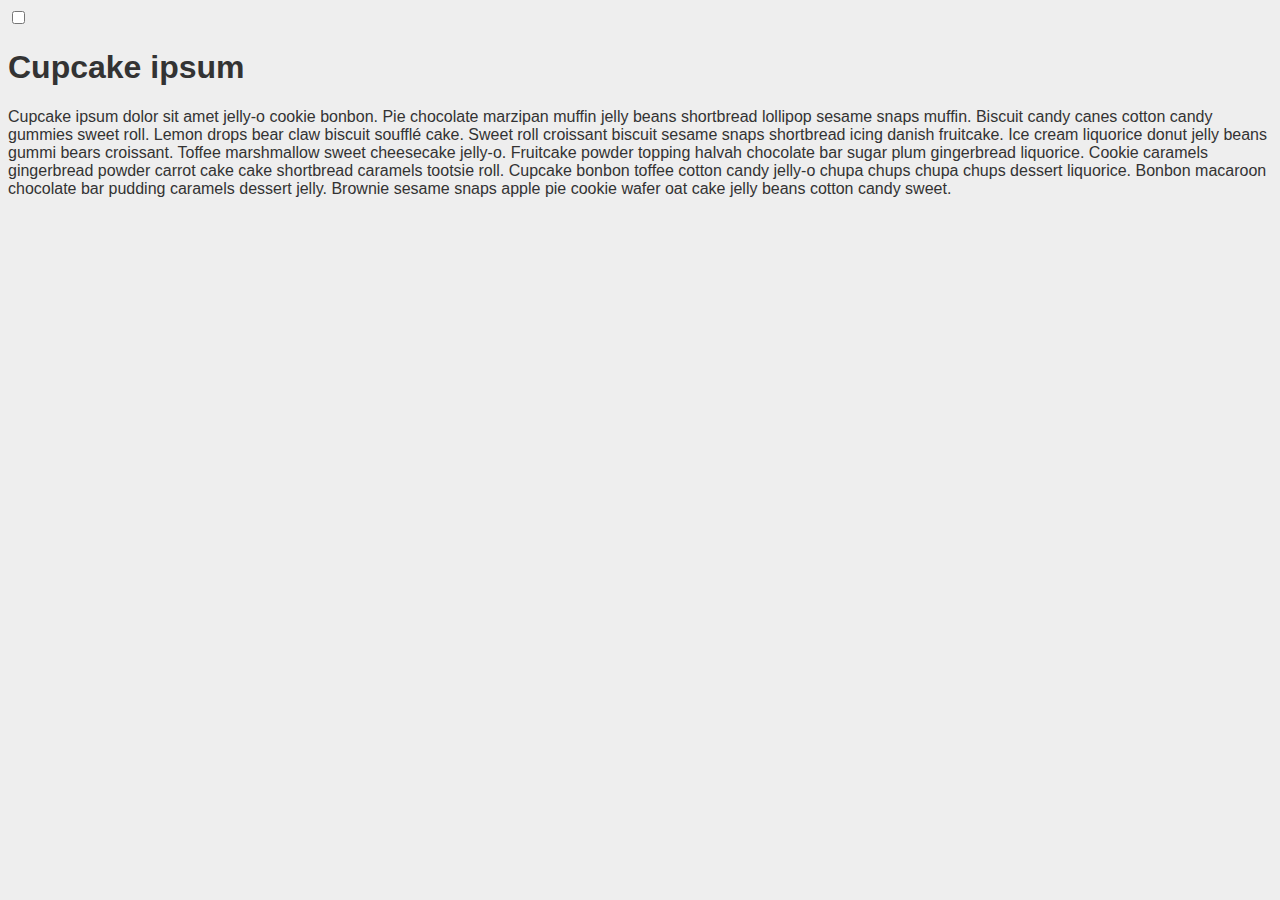
==== index.html @ d0336d87 "initial setup" ====
<!DOCTYPE html>
<html lang="en">
  <head>
    <meta charset="UTF-8" />
    <meta http-equiv="X-UA-Compatible" content="IE=edge" />
    <meta name="viewport" content="width=device-width, initial-scale=1.0" />
    <link rel="stylesheet" href="style.css" />
    <title>Cupcake light</title>
  </head>
  <body>
    <div class="form-switch text-center my-5">
      <input type="checkbox" id="mode" class="form-check-input" />
      <label for="mode" class="form-check-label"></label>
    </div>
    <h1>Cupcake ipsum</h1>
    <p>
      Cupcake ipsum dolor sit amet jelly-o cookie bonbon. Pie chocolate marzipan
      muffin jelly beans shortbread lollipop sesame snaps muffin. Biscuit candy
      canes cotton candy gummies sweet roll. Lemon drops bear claw biscuit
      soufflé cake. Sweet roll croissant biscuit sesame snaps shortbread icing
      danish fruitcake. Ice cream liquorice donut jelly beans gummi bears
      croissant. Toffee marshmallow sweet cheesecake jelly-o. Fruitcake powder
      topping halvah chocolate bar sugar plum gingerbread liquorice. Cookie
      caramels gingerbread powder carrot cake cake shortbread caramels tootsie
      roll. Cupcake bonbon toffee cotton candy jelly-o chupa chups chupa chups
      dessert liquorice. Bonbon macaroon chocolate bar pudding caramels dessert
      jelly. Brownie sesame snaps apple pie cookie wafer oat cake jelly beans
      cotton candy sweet.
    </p>
    <script src="colorswitch.js"></script>
  </body>
</html>
---- style.css ----
:root,
:root.light {
  --background-color: #eee;
  --text-color: #333;
}

.dark {
  --background-color: #333;
  --text-color: #eee;
}

body {
  font-family: Arial, Helvetica, sans-serif;
  background-color: var(--background-color);
  color: var(--text-color);
}/*# sourceMappingURL=style.css.map */
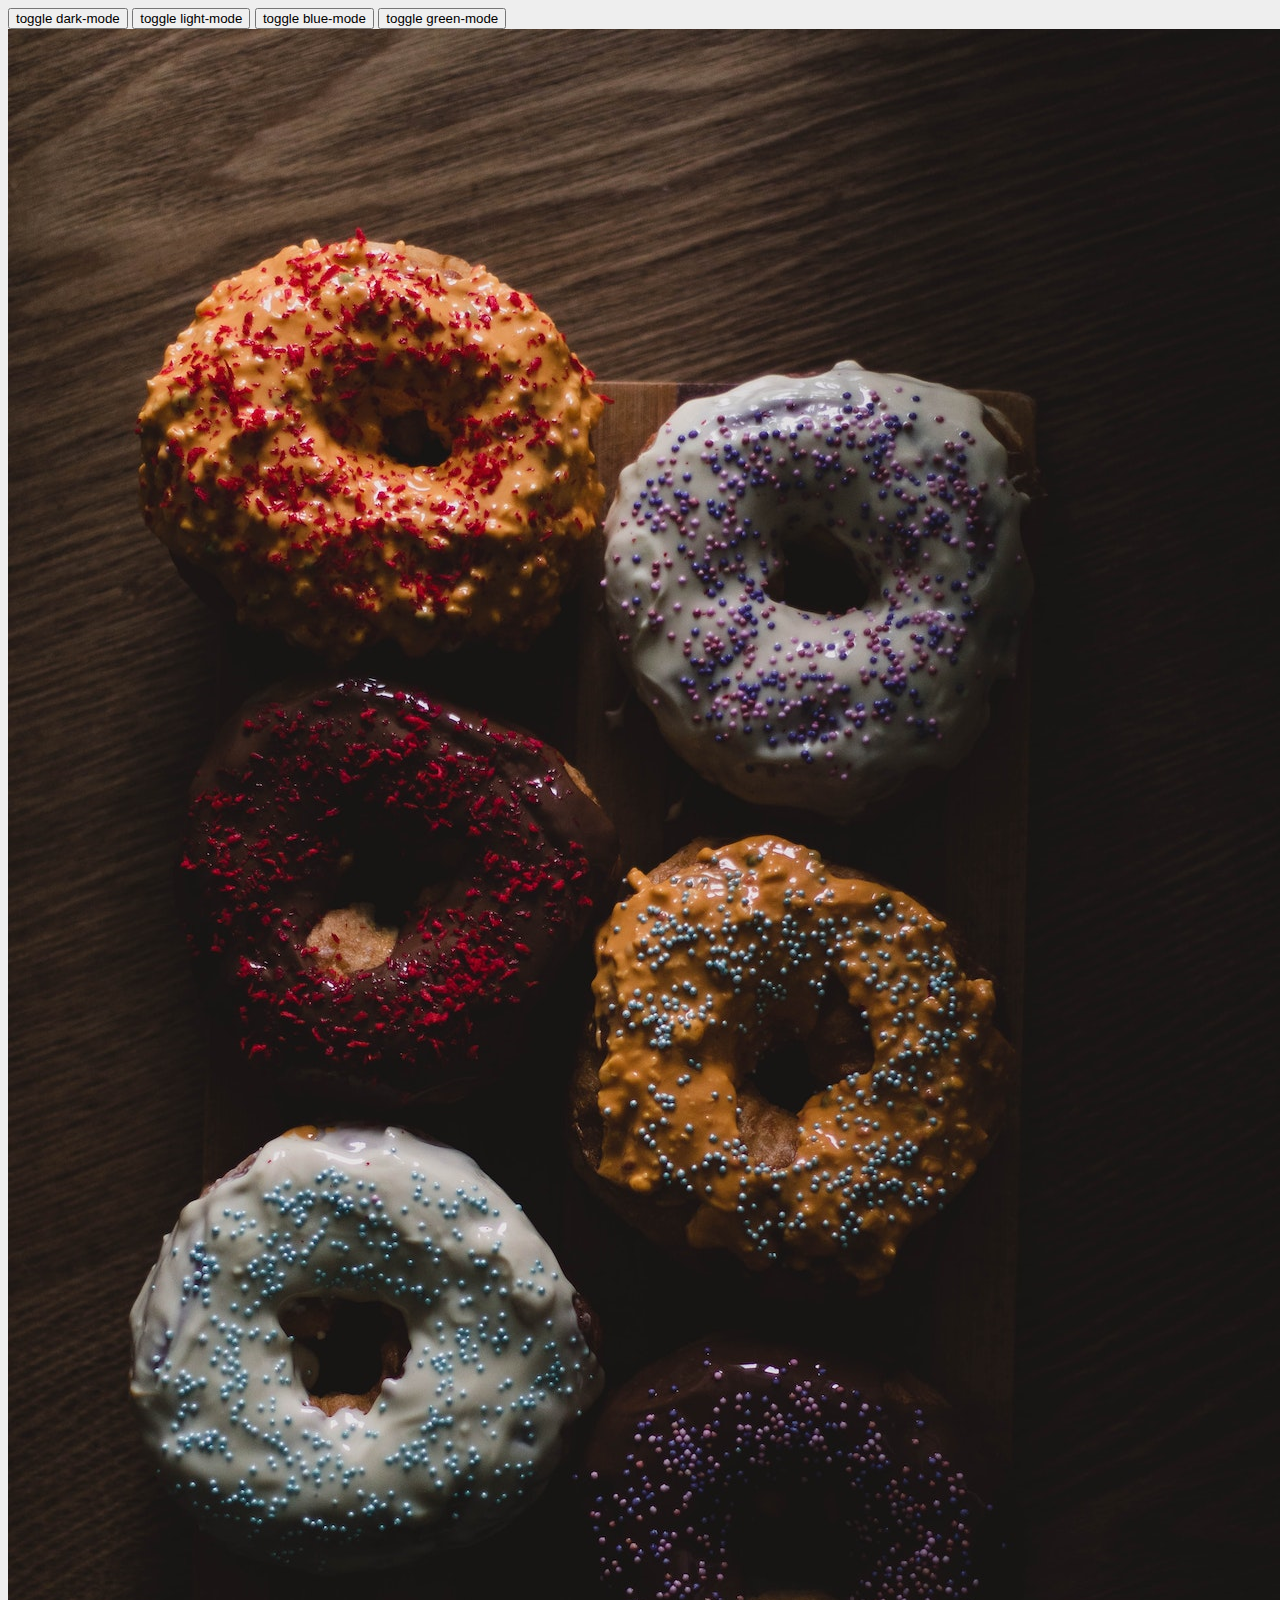
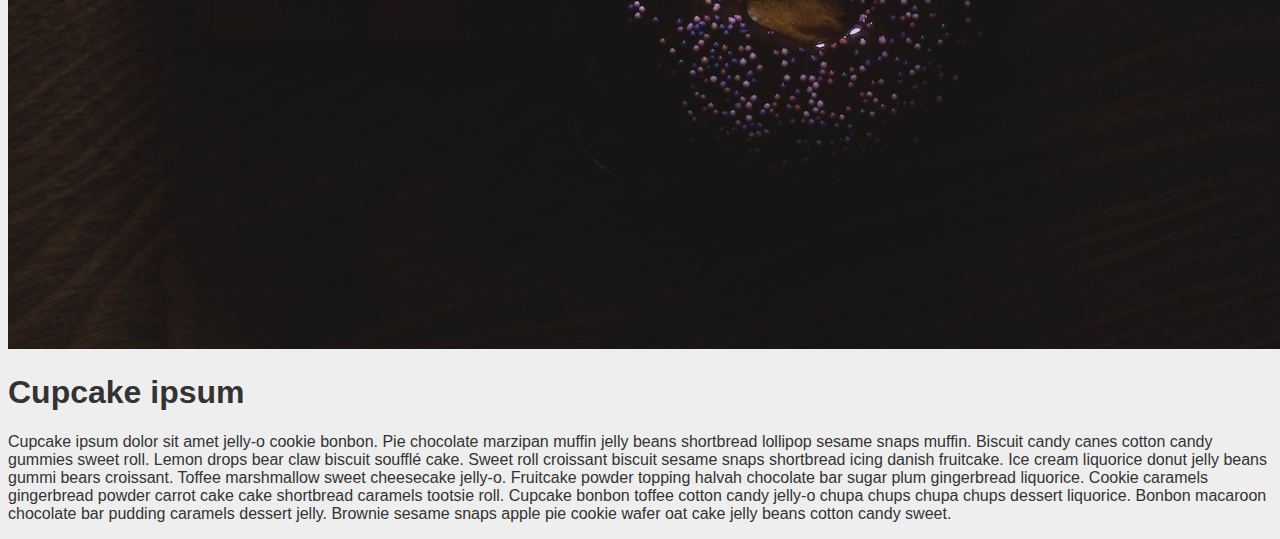
==== commit 38cda8d8: "add bootstrap and green theme" ====
--- a/index.html
+++ b/index.html
@@ -4,29 +4,47 @@
     <meta charset="UTF-8" />
     <meta http-equiv="X-UA-Compatible" content="IE=edge" />
     <meta name="viewport" content="width=device-width, initial-scale=1.0" />
+    <link
+      href="https://cdn.jsdelivr.net/npm/bootstrap@5.2.3/dist/css/bootstrap.min.css"
+      rel="stylesheet"
+      integrity="sha384-rbsA2VBKQhggwzxH7pPCaAqO46MgnOM80zW1RWuH61DGLwZJEdK2Kadq2F9CUG65"
+      crossorigin="anonymous"
+    />
     <link rel="stylesheet" href="style.css" />
-    <title>Cupcake light</title>
+    <title>Cupcake blue</title>
   </head>
   <body>
-    <div class="form-switch text-center my-5">
-      <input type="checkbox" id="mode" class="form-check-input" />
-      <label for="mode" class="form-check-label"></label>
+    <div class="container my-4">
+      <button class="btn btn-dark btn-toggle">toggle dark-mode</button>
+      <button class="btn btn-light">toggle light-mode</button>
+      <button class="btn btn-primary btn-blue">toggle blue-mode</button>
+      <button class="btn btn-success btn-green">toggle green-mode</button>
+
+      <div class="row my-4">
+        <div class="col-md-6">
+          <img src="dark-donut.jpg" class="img-fluid" />
+        </div>
+        <div class="col-md-6">
+          <h1>Cupcake ipsum</h1>
+          <p>
+            Cupcake ipsum dolor sit amet jelly-o cookie bonbon. Pie chocolate
+            marzipan muffin jelly beans shortbread lollipop sesame snaps muffin.
+            Biscuit candy canes cotton candy gummies sweet roll. Lemon drops
+            bear claw biscuit soufflé cake. Sweet roll croissant biscuit sesame
+            snaps shortbread icing danish fruitcake. Ice cream liquorice donut
+            jelly beans gummi bears croissant. Toffee marshmallow sweet
+            cheesecake jelly-o. Fruitcake powder topping halvah chocolate bar
+            sugar plum gingerbread liquorice. Cookie caramels gingerbread powder
+            carrot cake cake shortbread caramels tootsie roll. Cupcake bonbon
+            toffee cotton candy jelly-o chupa chups chupa chups dessert
+            liquorice. Bonbon macaroon chocolate bar pudding caramels dessert
+            jelly. Brownie sesame snaps apple pie cookie wafer oat cake jelly
+            beans cotton candy sweet.
+          </p>
+        </div>
+      </div>
     </div>
-    <h1>Cupcake ipsum</h1>
-    <p>
-      Cupcake ipsum dolor sit amet jelly-o cookie bonbon. Pie chocolate marzipan
-      muffin jelly beans shortbread lollipop sesame snaps muffin. Biscuit candy
-      canes cotton candy gummies sweet roll. Lemon drops bear claw biscuit
-      soufflé cake. Sweet roll croissant biscuit sesame snaps shortbread icing
-      danish fruitcake. Ice cream liquorice donut jelly beans gummi bears
-      croissant. Toffee marshmallow sweet cheesecake jelly-o. Fruitcake powder
-      topping halvah chocolate bar sugar plum gingerbread liquorice. Cookie
-      caramels gingerbread powder carrot cake cake shortbread caramels tootsie
-      roll. Cupcake bonbon toffee cotton candy jelly-o chupa chups chupa chups
-      dessert liquorice. Bonbon macaroon chocolate bar pudding caramels dessert
-      jelly. Brownie sesame snaps apple pie cookie wafer oat cake jelly beans
-      cotton candy sweet.
-    </p>
-    <script src="colorswitch.js"></script>
+
+    <script src="switch.js"></script>
   </body>
 </html>
--- a/style.css
+++ b/style.css
@@ -1,5 +1,5 @@
 :root,
-:root.light {
+.light {
   --background-color: #eee;
   --text-color: #333;
 }
@@ -9,6 +9,16 @@
   --text-color: #eee;
 }
 
+.blue {
+  --background-color: #5072a7;
+  --text-color: #b9d9eb;
+}
+
+.green {
+  --background-color: #4b5320;
+  --text-color: #dadd98;
+}
+
 body {
   font-family: Arial, Helvetica, sans-serif;
   background-color: var(--background-color);
